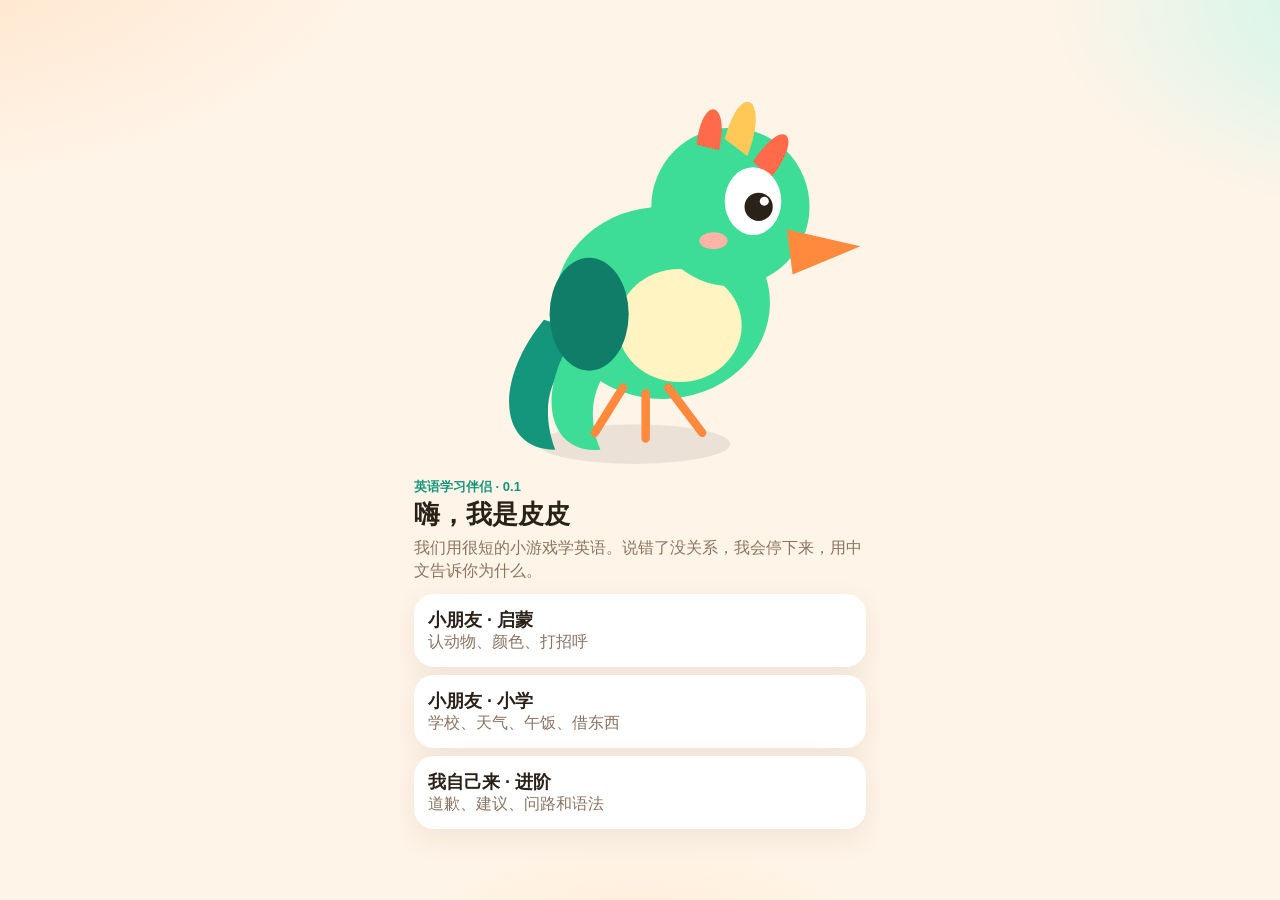
==== index.html @ a46ea841 "发布皮皮英语学习伴侣，浏览器打开即可使用。" ====
<!DOCTYPE html>
<html lang="zh-CN">
<head>
  <meta charset="UTF-8" />
  <meta name="viewport" content="width=device-width, initial-scale=1, viewport-fit=cover" />
  <meta name="format-detection" content="telephone=no" />
  <title>皮皮英语 · 学习伴侣</title>
  <link rel="icon" href="data:image/svg+xml,%3Csvg xmlns='http://www.w3.org/2000/svg' viewBox='0 0 100 100'%3E%3Ctext y='.9em' font-size='90'%3E%F0%9F%A6%9C%3C/text%3E%3C/svg%3E" />
  <link rel="stylesheet" href="css/app.css" />
</head>
<body>
  <div id="fx"></div>
  <div id="toast" role="status"></div>
  <div id="app"></div>
  <script src="js/data.js"></script>
  <script src="js/app.js"></script>
</body>
</html>
---- css/app.css ----
:root {
  --bg: #fff4e8;
  --ink: #2a2118;
  --muted: #8b7360;
  --line: #f0e0d0;
  --card: #ffffff;
  --coral: #ff6b4a;
  --coral-d: #d84b2e;
  --teal: #14967c;
  --teal-s: #d9f8ef;
  --sun: #ffc857;
  --sun-d: #e0a52e;
  --sky: #7ec8e3;
  --shadow: 0 10px 30px rgba(80, 42, 12, 0.08);
  --nav-h: 96px;
  font-family: "Trebuchet MS", "Segoe UI", "PingFang SC", "Microsoft YaHei", sans-serif;
}

* { box-sizing: border-box; }
html, body { margin: 0; padding: 0; }
body {
  color: var(--ink);
  background:
    radial-gradient(900px 480px at -10% -10%, #ffe0c2 0%, transparent 58%),
    radial-gradient(700px 420px at 110% 0%, #c9f6ea 0%, transparent 52%),
    radial-gradient(640px 480px at 50% 120%, rgba(255, 200, 87, 0.35) 0%, transparent 50%),
    var(--bg);
  min-height: 100dvh;
}
button, input { font: inherit; color: inherit; }
button { cursor: pointer; }
button:focus-visible, input:focus-visible {
  outline: 3px solid var(--teal);
  outline-offset: 2px;
}

#app {
  width: min(480px, 100%);
  margin: 0 auto;
  height: 100dvh;
  padding: 14px 14px calc(var(--nav-h) + env(safe-area-inset-bottom));
  display: flex;
  flex-direction: column;
  overflow: hidden;
}
#app.bare { padding-bottom: 24px; }

.top {
  display: flex;
  align-items: center;
  justify-content: space-between;
  gap: 10px;
  margin-bottom: 12px;
}
.brand, .icon-btn, .star-pill, .text-btn {
  border: 0;
  background: transparent;
}
.brand { display: flex; align-items: center; gap: 8px; padding: 0; text-align: left; }
.brand-name { font-weight: 800; letter-spacing: 0.02em; }
.brand-name small { display: block; font-weight: 650; color: var(--muted); font-size: 12px; }
.top-actions { display: flex; align-items: center; gap: 6px; }
.star-pill, .icon-btn {
  background: #fff;
  border-radius: 999px;
  box-shadow: var(--shadow);
}
.star-pill { padding: 8px 12px; font-weight: 800; }
.icon-btn { width: 40px; height: 40px; }

.hero, .panel, .play-card, .prompt, .bubble, .sheet, .opt, .choice, .result-card, .word-chip {
  background: var(--card);
  border-radius: 22px;
  box-shadow: var(--shadow);
}
.hero { padding: 16px; display: grid; grid-template-columns: 108px 1fr; gap: 8px; align-items: center; }
.kicker { color: var(--teal); font-weight: 800; font-size: 13px; margin: 0 0 4px; }
.greet { font-size: 26px; line-height: 1.15; margin: 0 0 6px; font-weight: 800; }
.sub { margin: 0; color: var(--muted); line-height: 1.45; }
.quote { margin-top: 12px; background: #fff8ee; border-radius: 16px; padding: 10px 12px; }
.quote-en { font-weight: 800; }
.quote-zh { color: var(--muted); font-size: 14px; margin-top: 2px; }

.goals { display: grid; grid-template-columns: repeat(3, 1fr); gap: 8px; margin: 12px 0; }
.goal {
  background: #fff;
  border-radius: 16px;
  padding: 10px 8px;
  text-align: center;
  box-shadow: var(--shadow);
  font-weight: 800;
  font-size: 14px;
}
.goal span { display: block; color: var(--muted); font-size: 12px; font-weight: 650; margin-top: 2px; }
.goal.done { background: var(--teal-s); }

.level-switch { display: flex; gap: 6px; margin: 8px 0 12px; }
.level-switch button, .chip, .ghost, .primary, .sun {
  border: 0;
  border-radius: 16px;
}
.level-switch button {
  flex: 1;
  background: #fff;
  padding: 10px 6px;
  font-weight: 800;
  box-shadow: var(--shadow);
}
.level-switch button.on { background: var(--ink); color: #fff; }

.play-card {
  width: 100%;
  text-align: left;
  padding: 16px;
  margin-bottom: 10px;
  display: grid;
  grid-template-columns: auto 1fr auto;
  gap: 12px;
  align-items: center;
}
.play-card b { display: block; font-size: 18px; }
.play-card span { color: var(--muted); font-size: 13px; line-height: 1.4; }
.emoji-badge { font-size: 28px; }
.chev { color: var(--muted); font-weight: 800; }

.row-title { display: flex; justify-content: space-between; align-items: baseline; margin: 16px 4px 8px; }
.row-title h2 { font-size: 16px; margin: 0; }
.row-title p, .hint, .muted { color: var(--muted); margin: 0; }
.chips { display: flex; gap: 8px; flex-wrap: wrap; }
.chip { background: #fff; padding: 8px 12px; font-weight: 800; box-shadow: var(--shadow); }
.chip.on { background: var(--teal); color: #fff; }
.pills { display: flex; gap: 8px; flex-wrap: wrap; }
.pill {
  border: 0;
  background: #fff;
  border-radius: 999px;
  padding: 8px 12px;
  box-shadow: var(--shadow);
  font-weight: 750;
}

.panel { padding: 16px; margin-bottom: 12px; }
.panel h2 { margin: 0 0 6px; font-size: 22px; }
.panel p { line-height: 1.5; }

.primary, .sun, .ghost {
  padding: 14px 16px;
  font-weight: 800;
  box-shadow: 0 5px 0 var(--coral-d);
}
.primary { background: var(--coral); color: #fff; }
.primary:active, .sun:active { transform: translateY(3px); box-shadow: 0 2px 0 var(--coral-d); }
.sun { background: var(--sun); box-shadow: 0 5px 0 var(--sun-d); }
.sun:active { box-shadow: 0 2px 0 var(--sun-d); }
.ghost { background: #fff; box-shadow: 0 5px 0 #eadfd4; }
.full { width: 100%; }
.stack { display: flex; flex-direction: column; gap: 8px; }
.actions { display: flex; gap: 8px; margin-top: 12px; }
.actions > * { flex: 1; }

.scene-card, .setup-card {
  width: 100%;
  text-align: left;
  border: 0;
  background: #fff;
  border-radius: 20px;
  padding: 14px;
  margin-bottom: 10px;
  box-shadow: var(--shadow);
  display: flex;
  gap: 12px;
  align-items: center;
}
.scene-card b, .setup-card b { display: block; font-size: 18px; }
.scene-card span, .setup-card span { color: var(--muted); }

.play-top { display: flex; align-items: center; gap: 8px; margin-bottom: 10px; }
.dots { display: flex; gap: 5px; flex: 1; }
.dots i { width: 100%; height: 8px; border-radius: 99px; background: #f0e0d0; display: block; }
.dots i.now { background: var(--sun); }
.dots i.done { background: var(--teal); }
.turn {
  background: #fff;
  border-radius: 16px;
  padding: 10px 12px;
  font-weight: 800;
  margin-bottom: 10px;
  box-shadow: var(--shadow);
}
.prompt { padding: 18px 16px; text-align: center; margin-bottom: 12px; }
.emoji-xl { font-size: 64px; line-height: 1; }
.prompt h2 { margin: 8px 0 0; font-size: 28px; }
.listen-btn {
  width: 92px;
  height: 92px;
  border-radius: 50%;
  border: 0;
  background: var(--teal);
  color: #fff;
  font-size: 36px;
  box-shadow: 0 6px 0 #0c705c;
}
.options, .choices { display: flex; flex-direction: column; gap: 8px; }
.options.grid { display: grid; grid-template-columns: 1fr 1fr; }
.opt, .choice {
  border: 3px solid transparent;
  padding: 16px 12px;
  font-weight: 800;
  font-size: 18px;
  text-align: center;
}
.choice { text-align: left; font-size: 17px; }
.choice small, .opt small { display: block; color: var(--muted); font-weight: 650; margin-top: 4px; font-size: 13px; }
.opt.ok, .choice.ok { border-color: var(--teal); background: var(--teal-s); }
.opt.bad, .choice.bad { border-color: var(--coral); animation: shake 0.35s linear; }
.why {
  margin-top: 10px;
  background: #fff4e4;
  border-radius: 16px;
  padding: 12px;
  line-height: 1.45;
}
.reveal-en { font-size: 36px; font-weight: 800; }
.reveal-zh { font-size: 18px; margin-top: 4px; }
.reveal-hint { color: var(--muted); font-size: 13px; margin-top: 8px; line-height: 1.4; }

.sentence { display: flex; flex-wrap: wrap; gap: 8px; justify-content: center; margin: 8px 0 12px; }
.word {
  border: 3px solid transparent;
  background: #fff;
  border-radius: 14px;
  padding: 12px 10px;
  font-weight: 800;
  font-size: 20px;
  box-shadow: var(--shadow);
}
.word.bad { border-color: var(--coral); animation: shake 0.35s linear; }
.word.hinted { border-color: var(--sun); background: #fff7df; }

.chat { display: flex; flex-direction: column; gap: 8px; overflow: auto; padding-bottom: 8px; flex: 1; min-height: 0; }
.stage { flex: 1; min-height: 0; display: flex; flex-direction: column; }
.bubble { padding: 12px 14px; max-width: 92%; }
.bubble.pip { align-self: flex-start; }
.bubble.me { align-self: flex-end; background: var(--teal-s); }
.bubble .en { font-weight: 800; font-size: 17px; }
.bubble .zh { color: var(--muted); margin-top: 4px; font-size: 13px; }
.follow {
  margin-top: 8px;
  background: #fff;
  border-radius: 20px;
  padding: 12px;
  box-shadow: var(--shadow);
}
.follow b { font-size: 18px; }

.main { flex: 1; display: flex; flex-direction: column; min-height: 0; overflow: auto; }
.name-input {
  width: 100%;
  border: 0;
  background: #fff;
  border-radius: 16px;
  padding: 14px;
  box-shadow: var(--shadow);
  margin: 8px 0 12px;
  font-size: 18px;
}
.pick {
  width: 100%;
  text-align: left;
  border: 0;
  background: #fff;
  border-radius: 20px;
  padding: 14px;
  margin-bottom: 8px;
  box-shadow: var(--shadow);
}
.pick b { display: block; font-size: 18px; }
.pick span { color: var(--muted); }
.onboard { padding-top: 12px; }
.parrot { width: 100%; height: auto; display: block; }
.parrot.sm { width: 42px; }
.hero .parrot { width: 108px; }

.nav {
  position: fixed;
  z-index: 15;
  left: 50%;
  transform: translateX(-50%);
  bottom: calc(10px + env(safe-area-inset-bottom));
  width: min(452px, calc(100% - 20px));
  background: #fff;
  border-radius: 22px;
  display: grid;
  grid-template-columns: repeat(4, 1fr);
  padding: 6px;
  box-shadow: 0 10px 30px rgba(80, 42, 12, 0.12);
}
.nav button { border: 0; background: transparent; border-radius: 16px; padding: 8px 4px; font-weight: 800; font-size: 13px; color: var(--muted); }
.nav button.on { background: #fff1e6; color: var(--ink); }
.nav small { display: block; font-size: 16px; }

.result-card { padding: 18px 18px 8px; text-align: center; }
.result-card .parrot { width: 128px; margin: 0 auto; }
.big-star { font-size: 42px; font-weight: 800; margin: 8px 0; }
.score-grid { display: grid; grid-template-columns: 1fr 1fr; gap: 8px; margin: 10px 0; }
.score-grid div { background: #fff8ee; border-radius: 16px; padding: 10px; }
.lines { text-align: left; margin-top: 8px; }
.lines li { margin: 6px 0; }

.overlay {
  position: fixed;
  inset: 0;
  background: rgba(42, 33, 24, 0.38);
  z-index: 40;
  display: grid;
  align-items: end;
  justify-items: center;
  padding: 16px;
}
.sheet { width: min(440px, 100%); padding: 18px; margin-bottom: 78px; }

#toast {
  position: fixed;
  top: 14px;
  left: 50%;
  transform: translateX(-50%) translateY(-12px);
  background: var(--ink);
  color: #fff;
  padding: 10px 14px;
  border-radius: 999px;
  opacity: 0;
  pointer-events: none;
  z-index: 50;
  max-width: min(420px, calc(100% - 24px));
  text-align: center;
}
#toast.show { opacity: 1; transform: translateX(-50%) translateY(0); transition: 0.2s ease; }

#fx { pointer-events: none; position: fixed; inset: 0; overflow: hidden; z-index: 45; }
.bit {
  position: absolute;
  left: 50%;
  top: 42%;
  width: 10px;
  height: 10px;
  border-radius: 3px;
  animation: popbit 0.8s ease-out forwards;
}

.about p { line-height: 1.55; }
.about h3 { margin: 16px 0 6px; font-size: 16px; }

@keyframes shake {
  25% { transform: translateX(-5px); }
  75% { transform: translateX(5px); }
}
@keyframes hop {
  40% { transform: translateY(-8px); }
  100% { transform: translateY(0); }
}
@keyframes popbit {
  to { transform: translate(var(--x), var(--y)) rotate(160deg); opacity: 0; }
}
.mood-happy { animation: hop 0.6s ease; }

@media (prefers-reduced-motion: reduce) {
  .bit { display: none; }
  .mood-happy, .opt.bad, .choice.bad, .word.bad { animation: none; }
}
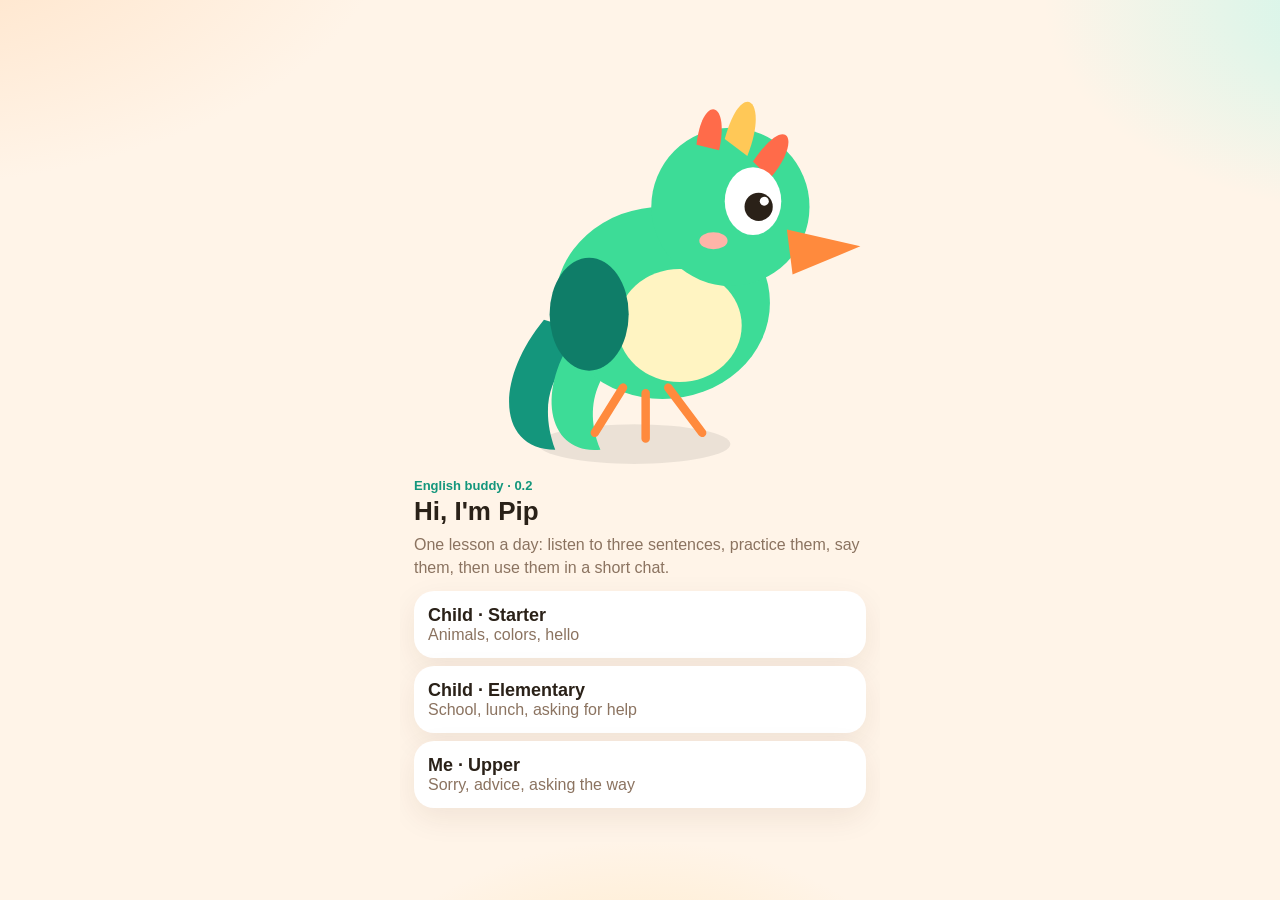
==== commit 7243d17f: "发布 0.2：今日一课可安装网页，非中文浏览器用英文界面，方便国外打开。 Co-authored-by: Cursor <cursoragent@cursor.com>" ====
--- a/index.html
+++ b/index.html
@@ -1,11 +1,17 @@
 <!DOCTYPE html>
-<html lang="zh-CN">
+<html lang="en">
 <head>
   <meta charset="UTF-8" />
   <meta name="viewport" content="width=device-width, initial-scale=1, viewport-fit=cover" />
   <meta name="format-detection" content="telephone=no" />
-  <title>皮皮英语 · 学习伴侣</title>
-  <link rel="icon" href="data:image/svg+xml,%3Csvg xmlns='http://www.w3.org/2000/svg' viewBox='0 0 100 100'%3E%3Ctext y='.9em' font-size='90'%3E%F0%9F%A6%9C%3C/text%3E%3C/svg%3E" />
+  <meta name="description" content="Pip English is a four-minute daily lesson. Listen, practice, say the sentence, then use it." />
+  <meta name="theme-color" content="#ff6b4a" />
+  <meta name="apple-mobile-web-app-capable" content="yes" />
+  <meta name="apple-mobile-web-app-title" content="Pip English" />
+  <title>Pip English</title>
+  <link rel="manifest" href="manifest.webmanifest" />
+  <link rel="icon" href="icon-192.png" />
+  <link rel="apple-touch-icon" href="icon-192.png" />
   <link rel="stylesheet" href="css/app.css" />
 </head>
 <body>
@@ -13,6 +19,7 @@
   <div id="toast" role="status"></div>
   <div id="app"></div>
   <script src="js/data.js"></script>
+  <script src="js/locale.js"></script>
   <script src="js/app.js"></script>
 </body>
 </html>
--- a/css/app.css
+++ b/css/app.css
@@ -93,6 +93,36 @@
 }
 .goal span { display: block; color: var(--muted); font-size: 12px; font-weight: 650; margin-top: 2px; }
 .goal.done { background: var(--teal-s); }
+.lesson-card {
+  width: 100%;
+  text-align: left;
+  border: 0;
+  background: #2a2118;
+  color: #fff;
+  border-radius: 22px;
+  padding: 16px;
+  margin: 12px 0;
+  box-shadow: 0 8px 0 #1a140e;
+}
+.lesson-card .kicker { color: #ffc857; }
+.lesson-card b { display: block; font-size: 22px; margin: 4px 0; }
+.lesson-card span { color: #f3e6d8; font-size: 14px; line-height: 1.45; }
+.lesson-card .mini-steps { margin-top: 10px; font-weight: 800; letter-spacing: 0.04em; color: #ffc857; }
+.lesson-card.done { background: #14967c; box-shadow: 0 8px 0 #0c705c; }
+.lesson-card.done .kicker, .lesson-card.done .mini-steps { color: #fff8e8; }
+.stepbar { display: flex; gap: 6px; margin: 0 0 10px; }
+.stepbar span {
+  flex: 1;
+  text-align: center;
+  background: #fff;
+  border-radius: 999px;
+  padding: 6px 0;
+  font-weight: 800;
+  color: var(--muted);
+  font-size: 13px;
+}
+.stepbar span.now { background: var(--ink); color: #fff; }
+.stepbar span.done { background: var(--teal-s); color: var(--teal); }
 
 .level-switch { display: flex; gap: 6px; margin: 8px 0 12px; }
 .level-switch button, .chip, .ghost, .primary, .sun {
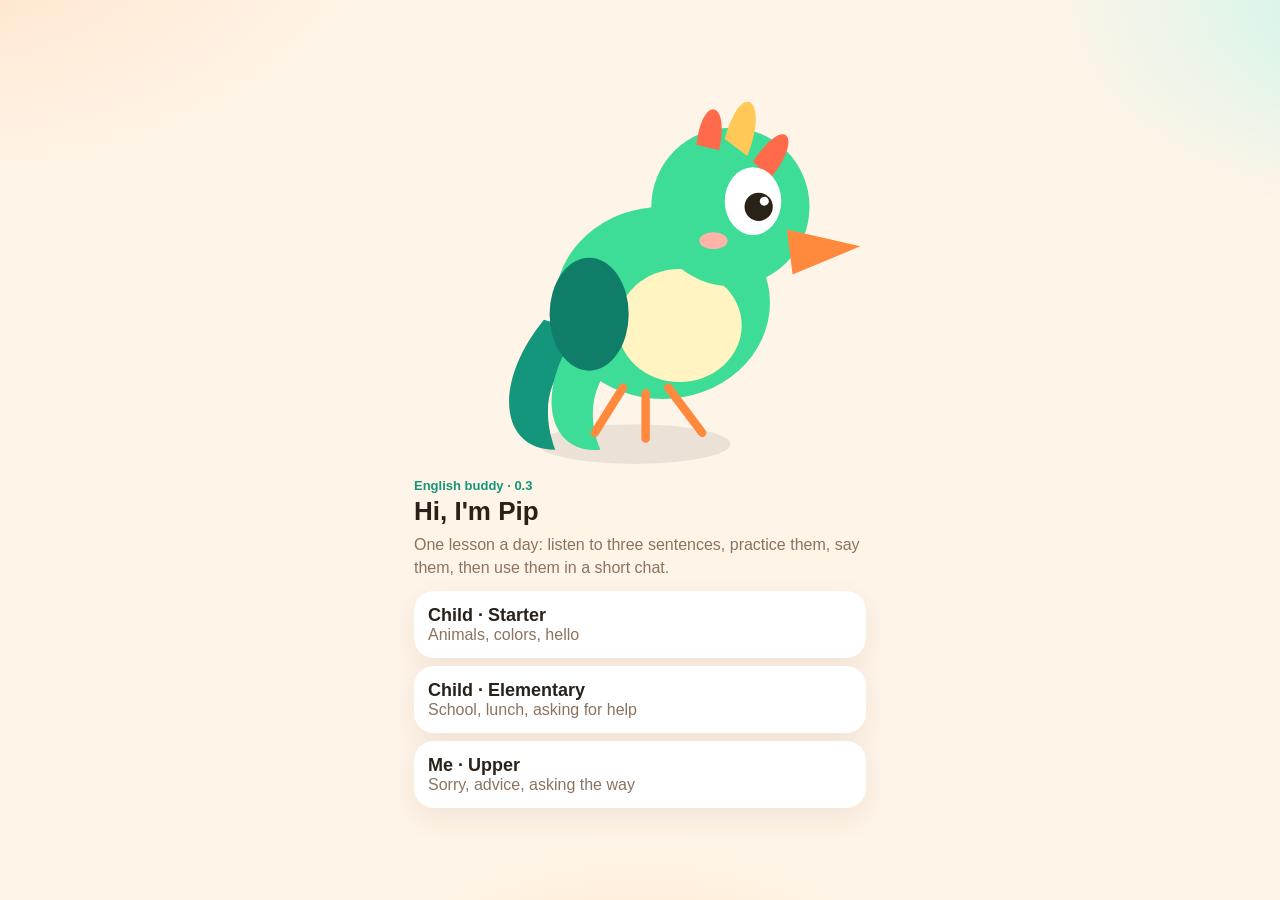
==== commit cf561542: "发布 0.3：按兴趣练 132 个日常生活场景。 Co-authored-by: Cursor <cursoragent@cursor.com>" ====
--- a/index.html
+++ b/index.html
@@ -20,6 +20,8 @@
   <div id="app"></div>
   <script src="js/data.js"></script>
   <script src="js/locale.js"></script>
+  <script src="js/world.js"></script>
   <script src="js/app.js"></script>
+  <script src="js/visit.js"></script>
 </body>
 </html>
--- a/css/app.css
+++ b/css/app.css
@@ -110,6 +110,43 @@
 .lesson-card .mini-steps { margin-top: 10px; font-weight: 800; letter-spacing: 0.04em; color: #ffc857; }
 .lesson-card.done { background: #14967c; box-shadow: 0 8px 0 #0c705c; }
 .lesson-card.done .kicker, .lesson-card.done .mini-steps { color: #fff8e8; }
+.path-list { display: flex; flex-direction: column; gap: 8px; margin-bottom: 8px; }
+.path-item {
+  display: flex;
+  align-items: center;
+  gap: 10px;
+  width: 100%;
+  text-align: left;
+  border: 0;
+  background: #fff;
+  border-radius: 16px;
+  padding: 10px 12px;
+  box-shadow: var(--shadow);
+}
+.path-item b { display: block; }
+.path-item small { display: block; color: var(--muted); font-weight: 650; font-size: 12px; line-height: 1.4; }
+.path-item .mark {
+  width: 28px;
+  height: 28px;
+  border-radius: 999px;
+  display: grid;
+  place-items: center;
+  background: #f3e6d8;
+  font-weight: 800;
+  flex: none;
+}
+.path-item.done .mark { background: var(--teal); color: #fff; }
+.path-item.now .mark { background: var(--ink); color: #fff; }
+.path-item.later { opacity: 0.72; }
+.world-card { background: #245c8a; box-shadow: 0 8px 0 #163e5e; }
+.world-card .kicker, .world-card .mini-steps { color: #d7f4ea; }
+.pack-grid { display: grid; grid-template-columns: 1fr 1fr; gap: 10px; }
+.pack-card { position: relative; background: #fff; border-radius: 18px; box-shadow: var(--shadow); }
+.pack-card.on { outline: 3px solid var(--teal); }
+.pack-open { width: 100%; border: 0; background: transparent; text-align: left; padding: 12px 36px 12px 12px; }
+.pack-open b, .pack-open small { display: block; }
+.pack-open small { color: var(--muted); font-weight: 650; margin-top: 2px; }
+.pack-like { position: absolute; top: 6px; right: 6px; border: 0; background: transparent; font-size: 18px; }
 .stepbar { display: flex; gap: 6px; margin: 0 0 10px; }
 .stepbar span {
   flex: 1;
@@ -321,11 +358,11 @@
   background: #fff;
   border-radius: 22px;
   display: grid;
-  grid-template-columns: repeat(4, 1fr);
+  grid-template-columns: repeat(5, 1fr);
   padding: 6px;
   box-shadow: 0 10px 30px rgba(80, 42, 12, 0.12);
 }
-.nav button { border: 0; background: transparent; border-radius: 16px; padding: 8px 4px; font-weight: 800; font-size: 13px; color: var(--muted); }
+.nav button { border: 0; background: transparent; border-radius: 16px; padding: 8px 2px; font-weight: 800; font-size: 12px; color: var(--muted); }
 .nav button.on { background: #fff1e6; color: var(--ink); }
 .nav small { display: block; font-size: 16px; }
 
